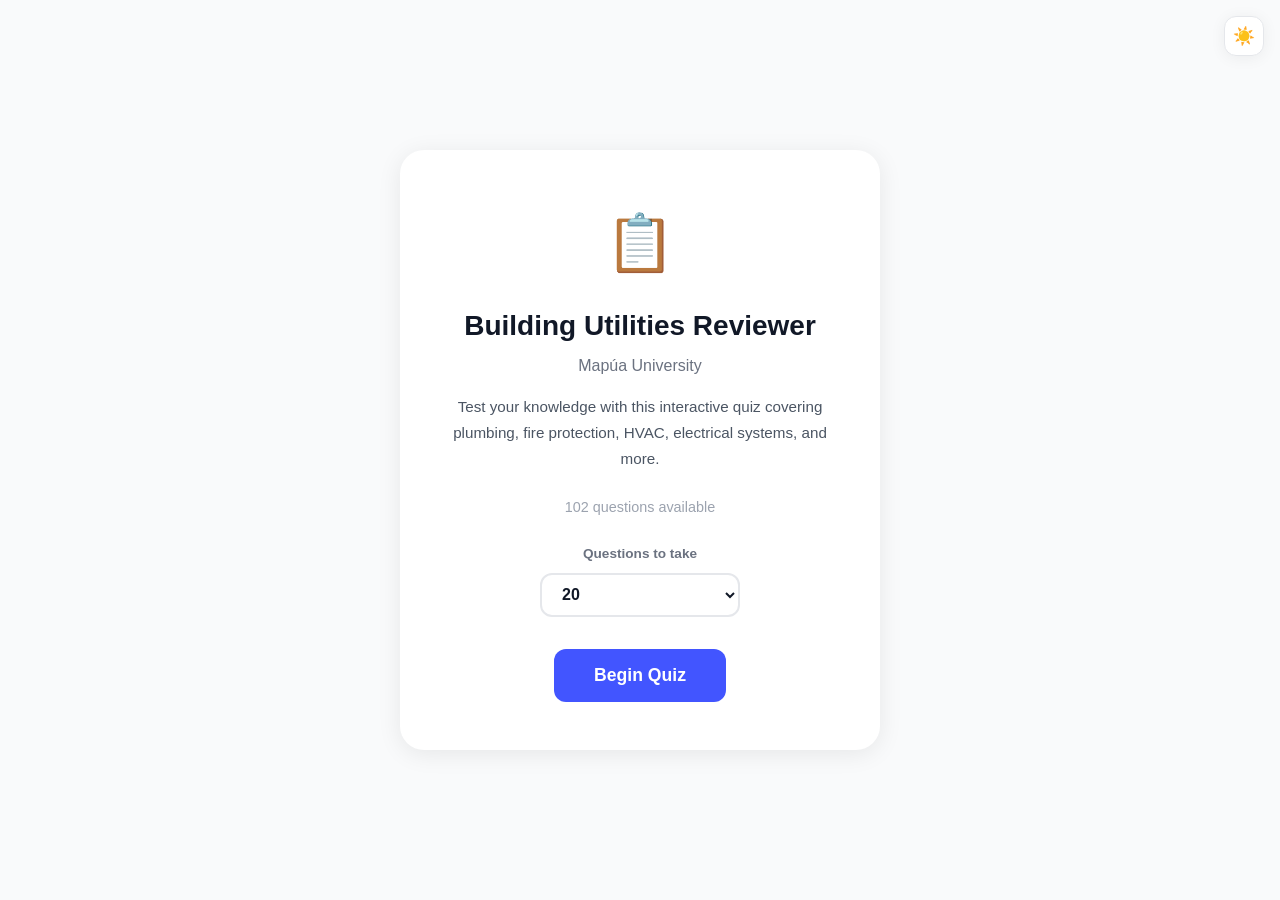
==== index.html @ 800d69be "Initial commit: quiz app with full interactive quiz UI, dark mode, skip, and question count selector" ====
<!DOCTYPE html>
<html lang="en">
<head>
    <meta charset="UTF-8">
    <meta name="viewport" content="width=device-width, initial-scale=1.0">
    <title>Mapúa Building Utilities Reviewer</title>
    <link rel="stylesheet" href="main/src/style.css">
</head>
<body>
    <button class="theme-toggle" id="theme-toggle" onclick="toggleTheme()" aria-label="Toggle dark mode">
        <span class="theme-icon-light">☀️</span>
        <span class="theme-icon-dark">🌙</span>
    </button>

    <div id="app">
        <div id="screen-start" class="screen active">
            <div class="start-card fade-in-up">
                <div class="start-icon">📋</div>
                <h1>Building Utilities Reviewer</h1>
                <p class="start-subtitle">Mapúa University</p>
                <p class="start-desc">Test your knowledge with this interactive quiz covering plumbing, fire protection, HVAC, electrical systems, and more.</p>
                <div class="start-meta">
                    <span id="total-questions">110</span> questions available
                </div>
                <div class="start-options">
                    <label class="option-label">Questions to take</label>
                    <select class="count-select" id="count-select">
                        <option value="10">10</option>
                        <option value="20" selected>20</option>
                        <option value="30">30</option>
                        <option value="50">50</option>
                        <option value="0">All 110</option>
                    </select>
                </div>
                <button class="btn btn-primary btn-large" onclick="startQuiz()">Begin Quiz</button>
            </div>
        </div>

        <div id="screen-quiz" class="screen">
            <header class="quiz-header">
                <div class="progress-container">
                    <div class="progress-track">
                        <div class="progress-fill" id="progress-bar"></div>
                    </div>
                    <span class="progress-text" id="question-number">Question 1 of 20</span>
                </div>
                <div class="header-actions">
                    <button class="btn btn-small btn-ghost" id="skip-btn" onclick="skipQuestion()">Skip</button>
                </div>
            </header>
            <main class="quiz-main" id="quiz-main">
                <div class="question-card question-enter" id="question-card">
                    <div class="question-text" id="question-text"></div>
                    <div class="choices-container" id="choices"></div>
                    <div class="feedback" id="feedback"></div>
                </div>
                <div class="popup-panel" id="popup-panel">
                    <div class="popup-panel-header">
                        <div class="popup-panel-title">Incorrect</div>
                        <button class="popup-panel-close" onclick="dismissPopup()">✕</button>
                    </div>
                    <div class="popup-panel-body">
                        <div class="search-result">
                            <div class="search-term">Your answer</div>
                            <div class="search-answer" id="popup-wrong-answer"></div>
                            <div class="search-def" id="popup-wrong-def"></div>
                            <a class="search-link" id="search-link-wrong" target="_blank" rel="noopener">Search on Google →</a>
                        </div>
                        <div class="search-result correct-result">
                            <div class="search-term">Correct answer</div>
                            <div class="search-answer correct-answer" id="popup-correct-answer"></div>
                            <div class="search-def" id="popup-correct-def"></div>
                            <a class="search-link" id="search-link-correct" target="_blank" rel="noopener">Search on Google →</a>
                        </div>
                        <div class="search-divider"></div>
                        <div class="search-insight" id="popup-insight"></div>
                    </div>
                    <div class="popup-panel-footer">
                        <button class="btn btn-primary" id="popup-got-it" onclick="dismissPopup()">Got it</button>
                    </div>
                </div>
            </main>
            <footer class="quiz-footer">
                <div class="keyboard-hint">Press <kbd>1</kbd>-<kbd>4</kbd> or <kbd>A</kbd>-<kbd>D</kbd> to select, <kbd>Enter</kbd> to continue</div>
            </footer>
        </div>

        <div id="screen-results" class="screen">
            <div class="results-container fade-in-up">
                <h1 class="results-title">Quiz Complete!</h1>
                <div class="score-circle">
                    <div class="score-circle-inner">
                        <span class="score-number" id="score-text">0/0</span>
                        <span class="score-percent" id="percentage">0%</span>
                    </div>
                </div>
                <div class="accuracy-bar-container">
                    <div class="accuracy-label">Accuracy</div>
                    <div class="progress-track accuracy-track">
                        <div class="progress-fill accuracy-fill" id="accuracy-bar"></div>
                    </div>
                </div>
                <div class="stats-row">
                    <div class="stat-card">
                        <div class="stat-value" id="avg-time">0s</div>
                        <div class="stat-label">Avg Time/Question</div>
                    </div>
                    <div class="stat-card">
                        <div class="stat-value" id="total-time">0s</div>
                        <div class="stat-label">Total Time</div>
                    </div>
                    <div class="stat-card">
                        <div class="stat-value" id="correct-count">0</div>
                        <div class="stat-label">Correct</div>
                    </div>
                </div>
                <div class="wrong-review" id="wrong-review-section">
                    <h2>Review Incorrect Answers</h2>
                    <div id="wrong-list"></div>
                </div>
                <div class="results-actions">
                    <button class="btn btn-primary" onclick="startQuiz()">Retake Quiz</button>
                    <button class="btn btn-secondary" id="retry-btn" onclick="retryIncorrect()">Retry Incorrect Questions</button>
                </div>
            </div>
        </div>
    </div>

    <script src="main/src/app.js"></script>
</body>
</html>
---- main/src/style.css ----
*, *::before, *::after {
    box-sizing: border-box;
    margin: 0;
    padding: 0;
}

:root {
    --primary: #4255ff;
    --primary-dark: #3344dd;
    --primary-light: #e8ebff;
    --success: #22c55e;
    --success-light: #dcfce7;
    --danger: #ef4444;
    --danger-light: #fee2e2;
    --gray-50: #f9fafb;
    --gray-100: #f3f4f6;
    --gray-200: #e5e7eb;
    --gray-300: #d1d5db;
    --gray-400: #9ca3af;
    --gray-500: #6b7280;
    --gray-600: #4b5563;
    --gray-700: #374151;
    --gray-800: #1f2937;
    --gray-900: #111827;
    --bg: #f9fafb;
    --surface: #ffffff;
    --text: #111827;
    --text-secondary: #6b7280;
    --border: #e5e7eb;
    --overlay-bg: rgba(0,0,0,0.5);
    --insight-bg: #fff7ed;
    --insight-border: #f97316;
    --shadow-sm: 0 2px 16px rgba(0,0,0,0.06);
    --shadow-lg: 0 4px 24px rgba(0,0,0,0.08);
    --shadow-popup: 0 24px 64px rgba(0,0,0,0.2);
}

.dark-mode {
    --primary: #5b6cff;
    --primary-dark: #7b88ff;
    --primary-light: #1e1f3a;
    --success-light: #052e16;
    --danger-light: #3b0a0a;
    --gray-50: #0a0a0f;
    --gray-100: #14141f;
    --gray-200: #1e1e2e;
    --gray-300: #2e2e45;
    --gray-400: #6b6b85;
    --gray-500: #8b8ba0;
    --gray-600: #a0a0b5;
    --gray-700: #c0c0d0;
    --gray-800: #e0e0ea;
    --gray-900: #f0f0f5;
    --bg: #0a0a0f;
    --surface: #12121a;
    --text: #f0f0f5;
    --text-secondary: #8b8ba0;
    --border: #1e1e2e;
    --overlay-bg: rgba(0,0,0,0.7);
    --insight-bg: #1a1508;
    --insight-border: #92400e;
    --shadow-sm: 0 2px 16px rgba(0,0,0,0.3);
    --shadow-lg: 0 4px 24px rgba(0,0,0,0.4);
    --shadow-popup: 0 24px 64px rgba(0,0,0,0.5);
}

body {
    font-family: -apple-system, BlinkMacSystemFont, 'Segoe UI', Roboto, 'Helvetica Neue', Arial, sans-serif;
    background: var(--bg);
    color: var(--text);
    min-height: 100vh;
    line-height: 1.6;
    transition: background 0.3s ease, color 0.3s ease;
}

#app {
    max-width: 1040px;
    margin: 0 auto;
    min-height: 100vh;
}

.screen {
    display: none;
    min-height: 100vh;
}

.screen.active {
    display: flex;
}

/* Start Screen */
#screen-start {
    align-items: center;
    justify-content: center;
    padding: 2rem;
}

.start-card {
    background: var(--surface);
    border-radius: 1.5rem;
    padding: 3rem;
    text-align: center;
    max-width: 480px;
    width: 100%;
    box-shadow: var(--shadow-lg);
}

.start-icon {
    font-size: 3.5rem;
    margin-bottom: 1rem;
}

.start-card h1 {
    font-size: 1.75rem;
    font-weight: 700;
    color: var(--text);
    margin-bottom: 0.25rem;
}

.start-subtitle {
    font-size: 1rem;
    color: var(--text-secondary);
    margin-bottom: 1rem;
}

.start-desc {
    font-size: 0.95rem;
    color: var(--gray-600);
    margin-bottom: 1.5rem;
    line-height: 1.7;
}

.start-meta {
    font-size: 0.9rem;
    color: var(--gray-400);
    margin-bottom: 1.5rem;
}

.start-options {
    margin-bottom: 2rem;
}

.option-label {
    display: block;
    font-size: 0.85rem;
    font-weight: 600;
    color: var(--text-secondary);
    margin-bottom: 0.5rem;
}

.count-select {
    width: 100%;
    max-width: 200px;
    padding: 0.65rem 1rem;
    border-radius: 0.75rem;
    border: 2px solid var(--border);
    background: var(--surface);
    color: var(--text);
    font-size: 1rem;
    font-weight: 600;
    cursor: pointer;
    outline: none;
    transition: border-color 0.2s;
    appearance: auto;
}

.count-select:focus {
    border-color: var(--primary);
}

/* Quiz Screen */
#screen-quiz {
    flex-direction: column;
}

.quiz-header {
    padding: 0.75rem 2rem;
    background: var(--surface);
    border-bottom: 1px solid var(--border);
    display: flex;
    align-items: center;
    gap: 1rem;
}

.quiz-header .progress-container {
    flex: 1;
    display: flex;
    align-items: center;
    gap: 1rem;
}

.header-actions {
    flex-shrink: 0;
}

.progress-track {
    flex: 1;
    height: 8px;
    background: var(--gray-200);
    border-radius: 99px;
    overflow: hidden;
}

.progress-fill {
    height: 100%;
    background: var(--primary);
    border-radius: 99px;
    transition: width 0.4s ease;
    width: 0%;
}

.progress-text {
    font-size: 0.85rem;
    font-weight: 600;
    color: var(--text-secondary);
    white-space: nowrap;
}

.quiz-main {
    flex: 1;
    display: flex;
    align-items: flex-start;
    justify-content: center;
    padding: 2rem;
    gap: 1.5rem;
    overflow-y: auto;
}

.question-card {
    background: var(--surface);
    border-radius: 1.5rem;
    padding: 2.5rem;
    width: 100%;
    max-width: 600px;
    min-width: 0;
    box-shadow: var(--shadow-sm);
    flex-shrink: 0;
}

.question-text {
    font-size: 1.2rem;
    font-weight: 600;
    line-height: 1.7;
    margin-bottom: 2rem;
    color: var(--text);
}

.choices-container {
    display: flex;
    flex-direction: column;
    gap: 0.75rem;
}

.choice-btn {
    display: flex;
    align-items: center;
    gap: 1rem;
    width: 100%;
    padding: 1rem 1.25rem;
    border: 2px solid var(--gray-200);
    border-radius: 0.75rem;
    background: var(--surface);
    cursor: pointer;
    font-size: 1rem;
    text-align: left;
    transition: all 0.2s ease;
    color: var(--gray-700);
}

.choice-btn:hover:not(:disabled) {
    border-color: var(--primary);
    background: var(--primary-light);
}

.choice-label {
    display: flex;
    align-items: center;
    justify-content: center;
    width: 2rem;
    height: 2rem;
    border-radius: 0.5rem;
    background: var(--gray-100);
    font-weight: 700;
    font-size: 0.85rem;
    color: var(--gray-500);
    flex-shrink: 0;
    transition: all 0.15s ease;
}

.choice-btn:hover:not(:disabled) .choice-label {
    background: var(--primary);
    color: white;
}

.choice-btn.selected {
    border-color: var(--primary);
    background: var(--primary-light);
}

.choice-btn.correct {
    border-color: var(--success);
    background: var(--success-light);
}

.choice-btn.correct .choice-label {
    background: var(--success);
    color: white;
}

.choice-btn.wrong {
    border-color: var(--danger);
    background: var(--danger-light);
}

.choice-btn.wrong .choice-label {
    background: var(--danger);
    color: white;
}

.choice-btn:disabled {
    cursor: default;
    opacity: 0.95;
}

.feedback {
    margin-top: 1rem;
    padding: 0.75rem 1rem;
    border-radius: 0.75rem;
    font-weight: 600;
    font-size: 0.95rem;
    display: none;
}

.feedback.visible {
    display: block;
}

.feedback.correct {
    background: var(--success-light);
    color: var(--success);
}

/* Popup Panel (inline, beside question card) */
.popup-panel {
    display: none;
    background: var(--surface);
    border-radius: 1.5rem;
    padding: 1.5rem;
    width: 340px;
    min-width: 0;
    flex-shrink: 0;
    box-shadow: var(--shadow-sm);
    border: 1px solid var(--border);
    align-self: flex-start;
    position: sticky;
    top: 1rem;
    overflow-y: auto;
    max-height: calc(100vh - 8rem);
}

.popup-panel.visible {
    display: block;
    animation: slideInRight 0.3s ease forwards;
}

@keyframes slideInRight {
    from {
        opacity: 0;
        transform: translateX(20px);
    }
    to {
        opacity: 1;
        transform: translateX(0);
    }
}

.popup-panel-header {
    display: flex;
    align-items: center;
    justify-content: space-between;
    margin-bottom: 1rem;
    padding-bottom: 0.75rem;
    border-bottom: 1px solid var(--border);
}

.popup-panel-title {
    font-size: 1rem;
    font-weight: 700;
    color: var(--danger);
}

.popup-panel-close {
    width: 1.5rem;
    height: 1.5rem;
    border: none;
    background: transparent;
    cursor: pointer;
    font-size: 0.9rem;
    color: var(--gray-400);
    display: flex;
    align-items: center;
    justify-content: center;
    border-radius: 0.25rem;
    transition: background 0.15s;
}

.popup-panel-close:hover {
    background: var(--gray-100);
}

.popup-panel-body {
    margin-bottom: 1rem;
}

.search-result {
    background: var(--gray-100);
    border-radius: 0.75rem;
    padding: 0.85rem;
    margin-bottom: 0.65rem;
    border-left: 3px solid var(--danger);
}

.search-result.correct-result {
    border-left-color: var(--success);
}

.search-term {
    font-size: 0.7rem;
    font-weight: 600;
    text-transform: uppercase;
    letter-spacing: 0.05em;
    color: var(--gray-400);
    margin-bottom: 0.2rem;
}

.search-answer {
    font-size: 0.95rem;
    font-weight: 700;
    color: var(--text);
    margin-bottom: 0.35rem;
}

.search-answer.correct-answer {
    color: var(--success);
}

.search-def {
    font-size: 0.8rem;
    color: var(--gray-600);
    line-height: 1.5;
}

.search-link {
    display: inline-block;
    margin-top: 0.4rem;
    font-size: 0.8rem;
    color: var(--primary);
    text-decoration: none;
    font-weight: 600;
    cursor: pointer;
    transition: opacity 0.2s;
}

.search-link:hover {
    opacity: 0.8;
    text-decoration: underline;
}

.search-divider {
    height: 1px;
    background: var(--border);
    margin: 0.75rem 0;
}

.search-insight {
    padding: 0.85rem;
    background: var(--insight-bg);
    border-radius: 0.75rem;
    font-size: 0.8rem;
    color: var(--gray-700);
    line-height: 1.5;
    border-left: 3px solid var(--insight-border);
}

.popup-panel-footer {
    text-align: center;
}

.popup-panel-footer .btn {
    width: 100%;
}

/* Skip Button */
.btn-ghost {
    background: transparent;
    color: var(--text-secondary);
    border: 1px solid var(--border);
    padding: 0.4rem 1rem;
    font-size: 0.85rem;
    font-weight: 500;
}

.btn-ghost:hover {
    background: var(--gray-100);
    color: var(--text);
}

.btn-small {
    padding: 0.4rem 1rem;
    font-size: 0.85rem;
    border-radius: 0.5rem;
}

/* Buttons */
.btn {
    padding: 0.75rem 1.5rem;
    border-radius: 0.75rem;
    font-size: 1rem;
    font-weight: 600;
    border: none;
    cursor: pointer;
    transition: all 0.15s ease;
}

.btn-primary {
    background: var(--primary);
    color: white;
}

.btn-primary:hover {
    background: var(--primary-dark);
}

.btn-secondary {
    background: var(--gray-100);
    color: var(--gray-700);
    border: 1px solid var(--gray-300);
}

.btn-secondary:hover {
    background: var(--gray-200);
}

.btn-large {
    padding: 1rem 2.5rem;
    font-size: 1.1rem;
}

/* Quiz Footer */
.quiz-footer {
    padding: 1rem 2rem;
    text-align: center;
    border-top: 1px solid var(--border);
    background: var(--surface);
}

.keyboard-hint {
    font-size: 0.8rem;
    color: var(--gray-400);
}

.keyboard-hint kbd {
    display: inline-block;
    padding: 0.15em 0.5em;
    font-size: 0.8em;
    font-family: inherit;
    background: var(--gray-100);
    border: 1px solid var(--border);
    border-radius: 0.35rem;
    margin: 0 0.1rem;
}

/* Results Screen */
#screen-results {
    padding: 2rem;
    align-items: flex-start;
    justify-content: center;
}

.results-container {
    background: var(--surface);
    border-radius: 1.5rem;
    padding: 3rem;
    max-width: 640px;
    width: 100%;
    box-shadow: var(--shadow-lg);
    text-align: center;
}

.results-title {
    font-size: 1.75rem;
    font-weight: 700;
    margin-bottom: 2rem;
}

.score-circle {
    width: 160px;
    height: 160px;
    border-radius: 50%;
    background: conic-gradient(var(--primary) var(--pct, 0%), var(--gray-200) var(--pct, 0%));
    display: flex;
    align-items: center;
    justify-content: center;
    margin: 0 auto 1.5rem;
}

.score-circle-inner {
    width: 130px;
    height: 130px;
    border-radius: 50%;
    background: var(--surface);
    display: flex;
    flex-direction: column;
    align-items: center;
    justify-content: center;
}

.score-number {
    font-size: 1.5rem;
    font-weight: 700;
    color: var(--gray-800);
}

.score-percent {
    font-size: 2.5rem;
    font-weight: 800;
    color: var(--primary);
}

.accuracy-bar-container {
    margin-bottom: 1.5rem;
}

.accuracy-label {
    font-size: 0.85rem;
    color: var(--gray-500);
    margin-bottom: 0.5rem;
    font-weight: 500;
}

.accuracy-track {
    max-width: 320px;
    margin: 0 auto;
}

.accuracy-fill {
    background: var(--success);
}

.stats-row {
    display: flex;
    gap: 1rem;
    justify-content: center;
    margin-bottom: 2rem;
}

.stat-card {
    flex: 1;
    max-width: 160px;
    padding: 1rem;
    background: var(--gray-100);
    border-radius: 0.75rem;
}

.stat-value {
    font-size: 1.5rem;
    font-weight: 700;
    color: var(--text);
}

.stat-label {
    font-size: 0.75rem;
    color: var(--text-secondary);
    margin-top: 0.25rem;
}

.wrong-review {
    text-align: left;
    margin-bottom: 2rem;
}

.wrong-review h2 {
    font-size: 1.1rem;
    font-weight: 700;
    margin-bottom: 1rem;
    padding-bottom: 0.5rem;
    border-bottom: 1px solid var(--border);
}

.wrong-item {
    padding: 1rem;
    border-radius: 0.75rem;
    background: var(--gray-100);
    margin-bottom: 0.75rem;
}

.wrong-item:last-child {
    margin-bottom: 0;
}

.wrong-question {
    font-size: 0.9rem;
    font-weight: 600;
    margin-bottom: 0.5rem;
    color: var(--text);
}

.wrong-answers {
    display: flex;
    flex-direction: column;
    gap: 0.25rem;
    font-size: 0.85rem;
}

.wrong-answer {
    color: var(--danger);
    font-weight: 500;
}

.correct-answer {
    color: var(--success);
    font-weight: 500;
}

.results-actions {
    display: flex;
    gap: 1rem;
    justify-content: center;
    flex-wrap: wrap;
}

/* Theme Toggle */
.theme-toggle {
    position: fixed;
    top: 1rem;
    right: 1rem;
    width: 2.5rem;
    height: 2.5rem;
    border-radius: 0.75rem;
    border: 1px solid var(--border);
    background: var(--surface);
    cursor: pointer;
    display: flex;
    align-items: center;
    justify-content: center;
    z-index: 50;
    transition: all 0.2s ease;
    box-shadow: var(--shadow-sm);
    font-size: 1.1rem;
}

.theme-toggle:hover {
    transform: scale(1.1);
    box-shadow: var(--shadow-lg);
}

.theme-icon-dark {
    display: none;
}

.dark-mode .theme-icon-light {
    display: none;
}

.dark-mode .theme-icon-dark {
    display: inline;
}

/* Animations */
.fade-in-up {
    animation: fadeInUp 0.45s ease forwards;
}

@keyframes fadeInUp {
    from { opacity: 0; transform: translateY(24px); }
    to { opacity: 1; transform: translateY(0); }
}

.question-enter {
    animation: slideIn 0.35s ease forwards;
}

@keyframes slideIn {
    from { opacity: 0; transform: translateX(30px); }
    to { opacity: 1; transform: translateX(0); }
}

.choice-btn.shake {
    animation: shake 0.4s ease;
}

@keyframes shake {
    0%, 100% { transform: translateX(0); }
    20% { transform: translateX(-8px); }
    40% { transform: translateX(8px); }
    60% { transform: translateX(-5px); }
    80% { transform: translateX(5px); }
}

.choice-btn.correct {
    animation: pulseGreen 0.4s ease;
}

@keyframes pulseGreen {
    0% { transform: scale(1); }
    50% { transform: scale(1.02); }
    100% { transform: scale(1); }
}

.score-circle {
    animation: scoreReveal 0.6s ease forwards;
}

@keyframes scoreReveal {
    from { opacity: 0; transform: scale(0.6); }
    to { opacity: 1; transform: scale(1); }
}

.accuracy-fill {
    transition: width 0.8s ease;
}

.stat-card {
    animation: fadeInUp 0.45s ease forwards;
    opacity: 0;
}

.stat-card:nth-child(1) { animation-delay: 0.1s; }
.stat-card:nth-child(2) { animation-delay: 0.2s; }
.stat-card:nth-child(3) { animation-delay: 0.3s; }

.wrong-item {
    animation: fadeInUp 0.35s ease forwards;
    opacity: 0;
}

.feedback.visible {
    animation: feedbackPop 0.3s ease;
}

@keyframes feedbackPop {
    from { opacity: 0; transform: scale(0.9); }
    to { opacity: 1; transform: scale(1); }
}

/* Responsive */
@media (max-width: 800px) {
    .quiz-main {
        flex-direction: column;
        align-items: center;
    }

    .question-card {
        max-width: 100%;
    }

    .popup-panel {
        width: 100%;
        max-width: 100%;
        position: static;
        max-height: none;
    }
}

@media (max-width: 600px) {
    .start-card {
        padding: 2rem 1.5rem;
    }

    .start-card h1 {
        font-size: 1.35rem;
    }

    .quiz-header {
        padding: 0.75rem 1rem;
    }

    .quiz-main {
        padding: 1rem;
    }

    .question-card {
        padding: 1.5rem;
    }

    .question-text {
        font-size: 1.05rem;
    }

    .results-container {
        padding: 1.5rem;
    }

    .score-circle {
        width: 120px;
        height: 120px;
    }

    .score-circle-inner {
        width: 96px;
        height: 96px;
    }

    .stats-row {
        flex-wrap: wrap;
    }

    .stat-card {
        min-width: 100px;
    }

    .theme-toggle {
        top: 0.75rem;
        right: 0.75rem;
        width: 2.25rem;
        height: 2.25rem;
    }
}
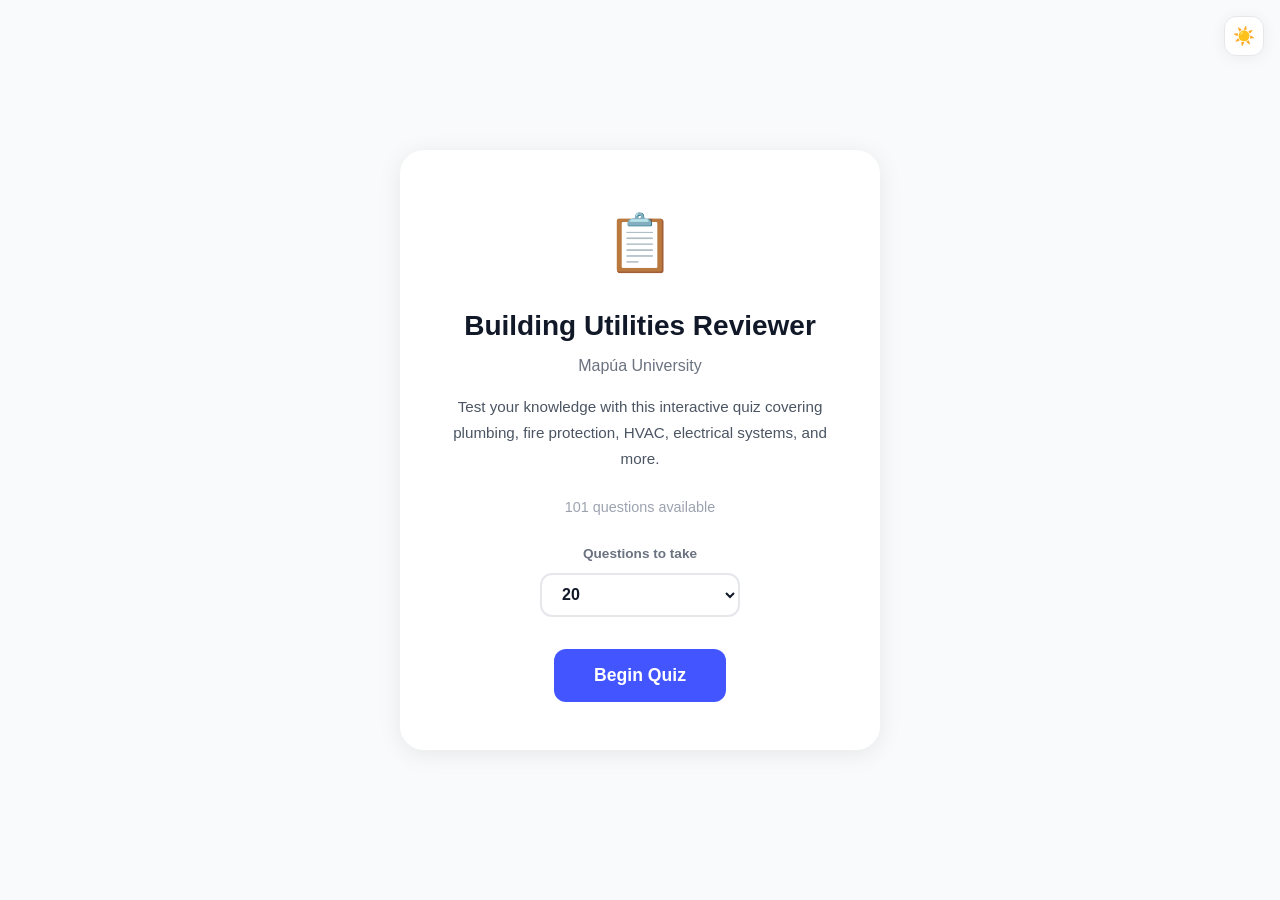
==== commit 50cfbf71: "feat: save-state, JSON cleanup, UI enhancements, documentation - Replace Q53/Q54/Q55 with text-based" ====
--- a/index.html
+++ b/index.html
@@ -4,6 +4,7 @@
     <meta charset="UTF-8">
     <meta name="viewport" content="width=device-width, initial-scale=1.0">
     <title>Mapúa Building Utilities Reviewer</title>
+    <meta name="description" content="Interactive quiz reviewer covering plumbing, fire protection, HVAC, electrical systems, and more for Mapúa University Building Utilities.">
     <link rel="stylesheet" href="main/src/style.css">
 </head>
 <body>
@@ -20,7 +21,7 @@
                 <p class="start-subtitle">Mapúa University</p>
                 <p class="start-desc">Test your knowledge with this interactive quiz covering plumbing, fire protection, HVAC, electrical systems, and more.</p>
                 <div class="start-meta">
-                    <span id="total-questions">110</span> questions available
+                    <span id="total-questions">101</span> questions available
                 </div>
                 <div class="start-options">
                     <label class="option-label">Questions to take</label>
@@ -29,10 +30,13 @@
                         <option value="20" selected>20</option>
                         <option value="30">30</option>
                         <option value="50">50</option>
-                        <option value="0">All 110</option>
+                        <option value="0">All 101</option>
                     </select>
                 </div>
-                <button class="btn btn-primary btn-large" onclick="startQuiz()">Begin Quiz</button>
+                <div class="start-actions">
+                    <button class="btn btn-primary btn-large" onclick="startQuiz()">Begin Quiz</button>
+                    <button class="btn btn-secondary btn-large" id="resume-btn" style="display:none" onclick="resumeQuiz()">Resume Last Quiz</button>
+                </div>
             </div>
         </div>
 
--- a/main/src/style.css
+++ b/main/src/style.css
@@ -82,13 +82,25 @@
 .screen {
     display: none;
     min-height: 100vh;
+    will-change: transform, opacity;
 }
 
 .screen.active {
     display: flex;
-}
-
-/* Start Screen */
+    animation: screenFadeIn 0.35s cubic-bezier(0.4, 0, 0.2, 1) forwards;
+}
+
+@keyframes screenFadeIn {
+    from {
+        opacity: 0;
+        transform: scale(0.98);
+    }
+    to {
+        opacity: 1;
+        transform: scale(1);
+    }
+}
+
 #screen-start {
     align-items: center;
     justify-content: center;
@@ -168,7 +180,13 @@
     border-color: var(--primary);
 }
 
-/* Quiz Screen */
+.start-actions {
+    display: flex;
+    flex-direction: column;
+    gap: 0.75rem;
+    align-items: center;
+}
+
 #screen-quiz {
     flex-direction: column;
 }
@@ -235,6 +253,7 @@
     min-width: 0;
     box-shadow: var(--shadow-sm);
     flex-shrink: 0;
+    will-change: transform, opacity;
 }
 
 .question-text {
@@ -263,13 +282,20 @@
     cursor: pointer;
     font-size: 1rem;
     text-align: left;
-    transition: all 0.2s ease;
+    transition: all 0.15s ease, transform 0.1s ease;
     color: var(--gray-700);
+    opacity: 0;
+    animation: choiceFadeIn 0.35s ease forwards;
+    will-change: transform, opacity;
 }
 
 .choice-btn:hover:not(:disabled) {
     border-color: var(--primary);
     background: var(--primary-light);
+}
+
+.choice-btn:active:not(:disabled) {
+    transform: scale(0.97);
 }
 
 .choice-label {
@@ -320,6 +346,7 @@
 .choice-btn:disabled {
     cursor: default;
     opacity: 0.95;
+    animation: none;
 }
 
 .feedback {
@@ -340,7 +367,6 @@
     color: var(--success);
 }
 
-/* Popup Panel (inline, beside question card) */
 .popup-panel {
     display: none;
     background: var(--surface);
@@ -490,7 +516,6 @@
     width: 100%;
 }
 
-/* Skip Button */
 .btn-ghost {
     background: transparent;
     color: var(--text-secondary);
@@ -511,7 +536,6 @@
     border-radius: 0.5rem;
 }
 
-/* Buttons */
 .btn {
     padding: 0.75rem 1.5rem;
     border-radius: 0.75rem;
@@ -519,7 +543,11 @@
     font-weight: 600;
     border: none;
     cursor: pointer;
-    transition: all 0.15s ease;
+    transition: all 0.15s ease, transform 0.1s ease;
+}
+
+.btn:active {
+    transform: scale(0.97);
 }
 
 .btn-primary {
@@ -546,7 +574,24 @@
     font-size: 1.1rem;
 }
 
-/* Quiz Footer */
+#resume-btn {
+    width: 100%;
+    max-width: 320px;
+    position: relative;
+    overflow: hidden;
+}
+
+#resume-btn::before {
+    content: '';
+    position: absolute;
+    left: 0;
+    top: 0;
+    bottom: 0;
+    width: 3px;
+    background: var(--primary);
+    border-radius: 0 2px 2px 0;
+}
+
 .quiz-footer {
     padding: 1rem 2rem;
     text-align: center;
@@ -570,7 +615,6 @@
     margin: 0 0.1rem;
 }
 
-/* Results Screen */
 #screen-results {
     padding: 2rem;
     align-items: flex-start;
@@ -729,7 +773,6 @@
     flex-wrap: wrap;
 }
 
-/* Theme Toggle */
 .theme-toggle {
     position: fixed;
     top: 1rem;
@@ -744,7 +787,7 @@
     align-items: center;
     justify-content: center;
     z-index: 50;
-    transition: all 0.2s ease;
+    transition: all 0.2s ease, transform 0.1s ease;
     box-shadow: var(--shadow-sm);
     font-size: 1.1rem;
 }
@@ -754,6 +797,10 @@
     box-shadow: var(--shadow-lg);
 }
 
+.theme-toggle:active {
+    transform: scale(0.95);
+}
+
 .theme-icon-dark {
     display: none;
 }
@@ -766,7 +813,6 @@
     display: inline;
 }
 
-/* Animations */
 .fade-in-up {
     animation: fadeInUp 0.45s ease forwards;
 }
@@ -777,12 +823,26 @@
 }
 
 .question-enter {
-    animation: slideIn 0.35s ease forwards;
-}
-
-@keyframes slideIn {
-    from { opacity: 0; transform: translateX(30px); }
+    animation: questionSlideIn 0.4s cubic-bezier(0.25, 0.46, 0.45, 0.94) forwards;
+}
+
+@keyframes questionSlideIn {
+    from { opacity: 0; transform: translateX(40px); }
     to { opacity: 1; transform: translateX(0); }
+}
+
+.question-exit {
+    animation: questionSlideOut 0.25s cubic-bezier(0.55, 0.06, 0.68, 0.19) forwards;
+}
+
+@keyframes questionSlideOut {
+    from { opacity: 1; transform: translateX(0); }
+    to { opacity: 0; transform: translateX(-40px); }
+}
+
+@keyframes choiceFadeIn {
+    from { opacity: 0; transform: translateY(10px); }
+    to { opacity: 1; transform: translateY(0); }
 }
 
 .choice-btn.shake {
@@ -843,7 +903,6 @@
     to { opacity: 1; transform: scale(1); }
 }
 
-/* Responsive */
 @media (max-width: 800px) {
     .quiz-main {
         flex-direction: column;
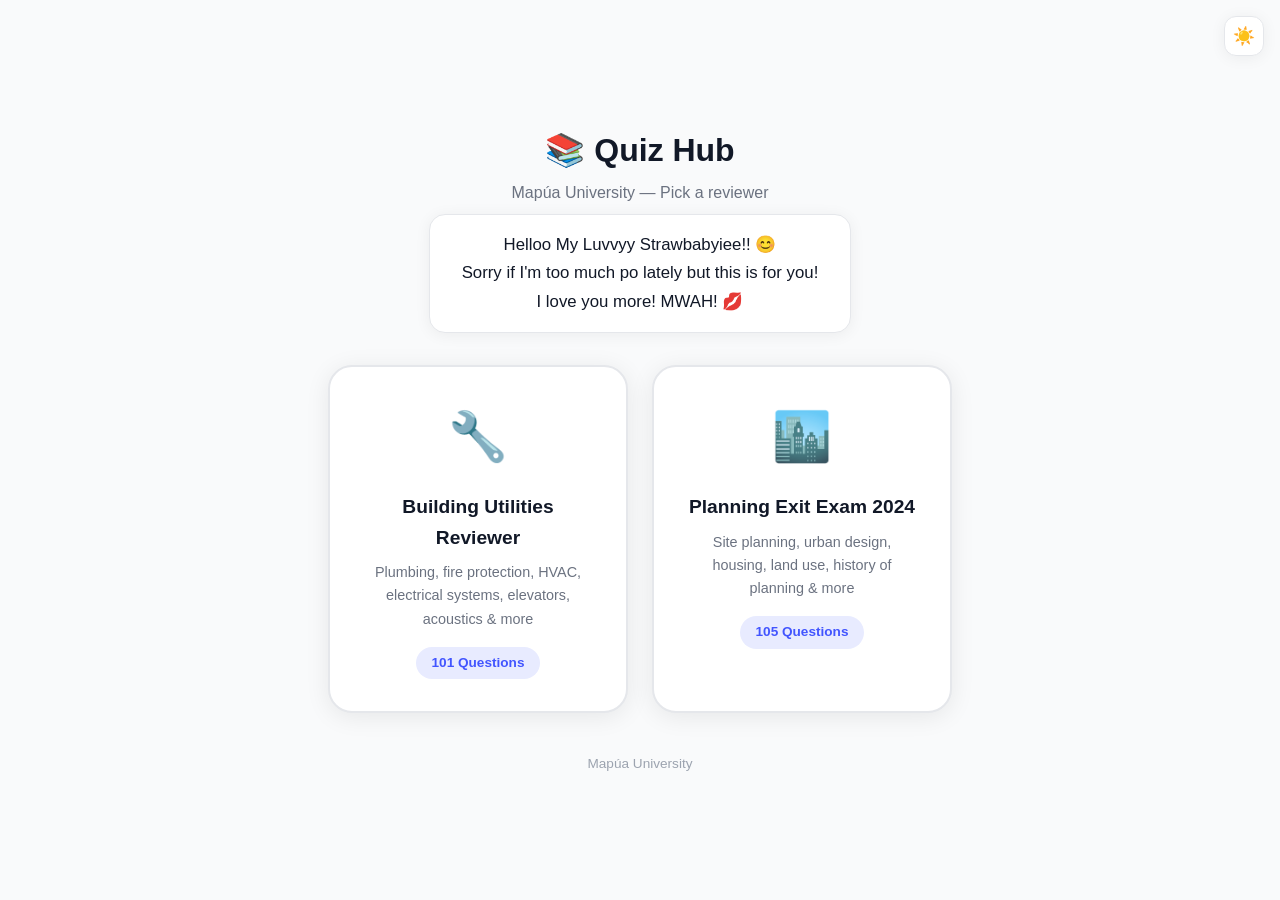
==== commit 39dda26b: "Add Planning Exit Exam 2024 with landing page - New landing page (index.html) with exam selection + " ====
--- a/index.html
+++ b/index.html
@@ -3,9 +3,123 @@
 <head>
     <meta charset="UTF-8">
     <meta name="viewport" content="width=device-width, initial-scale=1.0">
-    <title>Mapúa Building Utilities Reviewer</title>
-    <meta name="description" content="Interactive quiz reviewer covering plumbing, fire protection, HVAC, electrical systems, and more for Mapúa University Building Utilities.">
+    <title>Mapúa Quiz Hub</title>
+    <meta name="description" content="Choose a quiz reviewer — Building Utilities or Planning Exit Exam">
     <link rel="stylesheet" href="main/src/style.css">
+    <style>
+        .landing {
+            min-height: 100vh;
+            display: flex;
+            flex-direction: column;
+            align-items: center;
+            justify-content: center;
+            padding: 2rem;
+            background: var(--bg);
+        }
+
+        .landing-header {
+            text-align: center;
+            margin-bottom: 0.5rem;
+        }
+
+        .landing-header h1 {
+            font-size: 2rem;
+            font-weight: 800;
+            color: var(--text);
+        }
+
+        .landing-header p {
+            color: var(--text-secondary);
+            margin-top: 0.25rem;
+            font-size: 1rem;
+        }
+
+        .landing-message {
+            text-align: center;
+            margin-bottom: 2rem;
+            padding: 1rem 2rem;
+            background: var(--surface);
+            border-radius: 1rem;
+            box-shadow: var(--shadow-sm);
+            border: 1px solid var(--border);
+            font-size: 1.05rem;
+            color: var(--text);
+            max-width: 480px;
+            line-height: 1.7;
+        }
+
+        .exam-grid {
+            display: flex;
+            gap: 1.5rem;
+            flex-wrap: wrap;
+            justify-content: center;
+            max-width: 700px;
+        }
+
+        .exam-card {
+            background: var(--surface);
+            border-radius: 1.5rem;
+            padding: 2rem;
+            width: 300px;
+            text-align: center;
+            box-shadow: var(--shadow-lg);
+            border: 2px solid var(--border);
+            transition: all 0.25s ease;
+            cursor: pointer;
+            text-decoration: none;
+            color: inherit;
+            display: flex;
+            flex-direction: column;
+            align-items: center;
+        }
+
+        .exam-card:hover {
+            border-color: var(--primary);
+            transform: translateY(-4px);
+            box-shadow: 0 12px 32px rgba(66, 85, 255, 0.15);
+        }
+
+        .exam-icon {
+            font-size: 3rem;
+            margin-bottom: 1rem;
+        }
+
+        .exam-card h2 {
+            font-size: 1.2rem;
+            font-weight: 700;
+            margin-bottom: 0.5rem;
+            color: var(--text);
+        }
+
+        .exam-card p {
+            font-size: 0.9rem;
+            color: var(--text-secondary);
+            line-height: 1.6;
+            margin-bottom: 1rem;
+        }
+
+        .exam-badge {
+            display: inline-block;
+            padding: 0.35rem 1rem;
+            background: var(--primary-light);
+            color: var(--primary);
+            font-size: 0.85rem;
+            font-weight: 600;
+            border-radius: 99px;
+        }
+
+        .landing-footer {
+            margin-top: 2.5rem;
+            font-size: 0.85rem;
+            color: var(--gray-400);
+        }
+
+        @media (max-width: 600px) {
+            .landing-header h1 { font-size: 1.5rem; }
+            .exam-card { width: 100%; max-width: 320px; }
+            .landing-message { font-size: 0.95rem; padding: 0.75rem 1.25rem; }
+        }
+    </style>
 </head>
 <body>
     <button class="theme-toggle" id="theme-toggle" onclick="toggleTheme()" aria-label="Toggle dark mode">
@@ -13,121 +127,35 @@
         <span class="theme-icon-dark">🌙</span>
     </button>
 
-    <div id="app">
-        <div id="screen-start" class="screen active">
-            <div class="start-card fade-in-up">
-                <div class="start-icon">📋</div>
-                <h1>Building Utilities Reviewer</h1>
-                <p class="start-subtitle">Mapúa University</p>
-                <p class="start-desc">Test your knowledge with this interactive quiz covering plumbing, fire protection, HVAC, electrical systems, and more.</p>
-                <div class="start-meta">
-                    <span id="total-questions">101</span> questions available
-                </div>
-                <div class="start-options">
-                    <label class="option-label">Questions to take</label>
-                    <select class="count-select" id="count-select">
-                        <option value="10">10</option>
-                        <option value="20" selected>20</option>
-                        <option value="30">30</option>
-                        <option value="50">50</option>
-                        <option value="0">All 101</option>
-                    </select>
-                </div>
-                <div class="start-actions">
-                    <button class="btn btn-primary btn-large" onclick="startQuiz()">Begin Quiz</button>
-                    <button class="btn btn-secondary btn-large" id="resume-btn" style="display:none" onclick="resumeQuiz()">Resume Last Quiz</button>
-                </div>
-            </div>
+    <div class="landing">
+        <div class="landing-header fade-in-up">
+            <h1>📚 Quiz Hub</h1>
+            <p>Mapúa University — Pick a reviewer</p>
         </div>
 
-        <div id="screen-quiz" class="screen">
-            <header class="quiz-header">
-                <div class="progress-container">
-                    <div class="progress-track">
-                        <div class="progress-fill" id="progress-bar"></div>
-                    </div>
-                    <span class="progress-text" id="question-number">Question 1 of 20</span>
-                </div>
-                <div class="header-actions">
-                    <button class="btn btn-small btn-ghost" id="skip-btn" onclick="skipQuestion()">Skip</button>
-                </div>
-            </header>
-            <main class="quiz-main" id="quiz-main">
-                <div class="question-card question-enter" id="question-card">
-                    <div class="question-text" id="question-text"></div>
-                    <div class="choices-container" id="choices"></div>
-                    <div class="feedback" id="feedback"></div>
-                </div>
-                <div class="popup-panel" id="popup-panel">
-                    <div class="popup-panel-header">
-                        <div class="popup-panel-title">Incorrect</div>
-                        <button class="popup-panel-close" onclick="dismissPopup()">✕</button>
-                    </div>
-                    <div class="popup-panel-body">
-                        <div class="search-result">
-                            <div class="search-term">Your answer</div>
-                            <div class="search-answer" id="popup-wrong-answer"></div>
-                            <div class="search-def" id="popup-wrong-def"></div>
-                            <a class="search-link" id="search-link-wrong" target="_blank" rel="noopener">Search on Google →</a>
-                        </div>
-                        <div class="search-result correct-result">
-                            <div class="search-term">Correct answer</div>
-                            <div class="search-answer correct-answer" id="popup-correct-answer"></div>
-                            <div class="search-def" id="popup-correct-def"></div>
-                            <a class="search-link" id="search-link-correct" target="_blank" rel="noopener">Search on Google →</a>
-                        </div>
-                        <div class="search-divider"></div>
-                        <div class="search-insight" id="popup-insight"></div>
-                    </div>
-                    <div class="popup-panel-footer">
-                        <button class="btn btn-primary" id="popup-got-it" onclick="dismissPopup()">Got it</button>
-                    </div>
-                </div>
-            </main>
-            <footer class="quiz-footer">
-                <div class="keyboard-hint">Press <kbd>1</kbd>-<kbd>4</kbd> or <kbd>A</kbd>-<kbd>D</kbd> to select, <kbd>Enter</kbd> to continue</div>
-            </footer>
+        <div class="landing-message fade-in-up" id="cute-message">
+            Helloo My Luvvyy Strawbabyiee!! 😊<br>
+            Sorry if I'm too much po lately but this is for you!<br>
+            I love you more! MWAH! 💋
         </div>
 
-        <div id="screen-results" class="screen">
-            <div class="results-container fade-in-up">
-                <h1 class="results-title">Quiz Complete!</h1>
-                <div class="score-circle">
-                    <div class="score-circle-inner">
-                        <span class="score-number" id="score-text">0/0</span>
-                        <span class="score-percent" id="percentage">0%</span>
-                    </div>
-                </div>
-                <div class="accuracy-bar-container">
-                    <div class="accuracy-label">Accuracy</div>
-                    <div class="progress-track accuracy-track">
-                        <div class="progress-fill accuracy-fill" id="accuracy-bar"></div>
-                    </div>
-                </div>
-                <div class="stats-row">
-                    <div class="stat-card">
-                        <div class="stat-value" id="avg-time">0s</div>
-                        <div class="stat-label">Avg Time/Question</div>
-                    </div>
-                    <div class="stat-card">
-                        <div class="stat-value" id="total-time">0s</div>
-                        <div class="stat-label">Total Time</div>
-                    </div>
-                    <div class="stat-card">
-                        <div class="stat-value" id="correct-count">0</div>
-                        <div class="stat-label">Correct</div>
-                    </div>
-                </div>
-                <div class="wrong-review" id="wrong-review-section">
-                    <h2>Review Incorrect Answers</h2>
-                    <div id="wrong-list"></div>
-                </div>
-                <div class="results-actions">
-                    <button class="btn btn-primary" onclick="startQuiz()">Retake Quiz</button>
-                    <button class="btn btn-secondary" id="retry-btn" onclick="retryIncorrect()">Retry Incorrect Questions</button>
-                </div>
-            </div>
+        <div class="exam-grid fade-in-up">
+            <a class="exam-card" href="utilities.html">
+                <div class="exam-icon">🔧</div>
+                <h2>Building Utilities Reviewer</h2>
+                <p>Plumbing, fire protection, HVAC, electrical systems, elevators, acoustics &amp; more</p>
+                <span class="exam-badge">101 Questions</span>
+            </a>
+
+            <a class="exam-card" href="planning-exam.html">
+                <div class="exam-icon">🏙️</div>
+                <h2>Planning Exit Exam 2024</h2>
+                <p>Site planning, urban design, housing, land use, history of planning &amp; more</p>
+                <span class="exam-badge">105 Questions</span>
+            </a>
         </div>
+
+        <div class="landing-footer">Mapúa University</div>
     </div>
 
     <script src="main/src/app.js"></script>
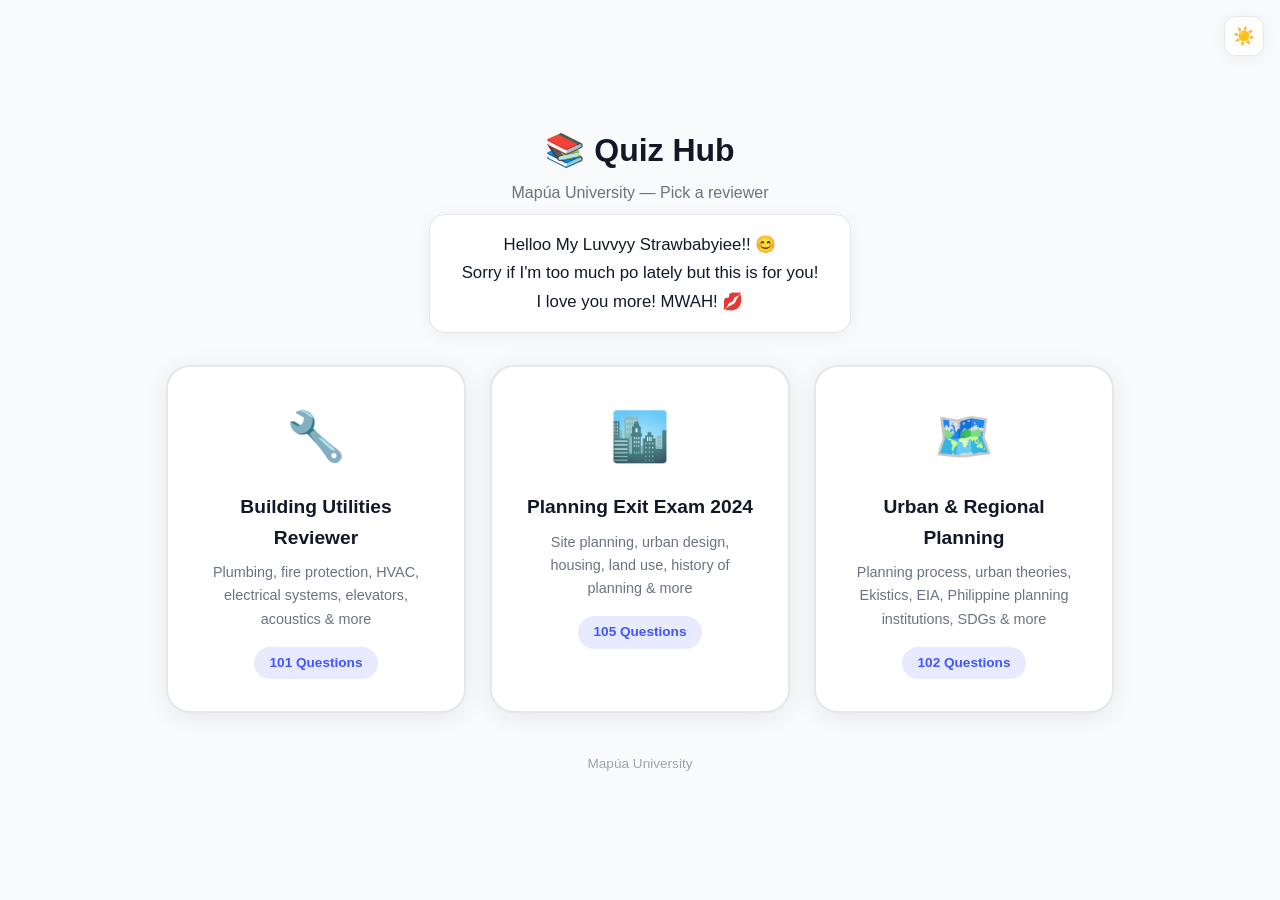
==== commit 19bd43a9: "Add Urban and Regional Planning AR176-1 quiz reviewer New quiz with 102 situational questions coveri" ====
--- a/index.html
+++ b/index.html
@@ -4,7 +4,7 @@
     <meta charset="UTF-8">
     <meta name="viewport" content="width=device-width, initial-scale=1.0">
     <title>Mapúa Quiz Hub</title>
-    <meta name="description" content="Choose a quiz reviewer — Building Utilities or Planning Exit Exam">
+    <meta name="description" content="Choose a quiz reviewer — Building Utilities, Planning Exit Exam, or Urban & Regional Planning">
     <link rel="stylesheet" href="main/src/style.css">
     <style>
         .landing {
@@ -53,7 +53,7 @@
             gap: 1.5rem;
             flex-wrap: wrap;
             justify-content: center;
-            max-width: 700px;
+            max-width: 1060px;
         }
 
         .exam-card {
@@ -153,6 +153,13 @@
                 <p>Site planning, urban design, housing, land use, history of planning &amp; more</p>
                 <span class="exam-badge">105 Questions</span>
             </a>
+
+            <a class="exam-card" href="urban-planning.html">
+                <div class="exam-icon">🗺️</div>
+                <h2>Urban &amp; Regional Planning</h2>
+                <p>Planning process, urban theories, Ekistics, EIA, Philippine planning institutions, SDGs &amp; more</p>
+                <span class="exam-badge">102 Questions</span>
+            </a>
         </div>
 
         <div class="landing-footer">Mapúa University</div>
